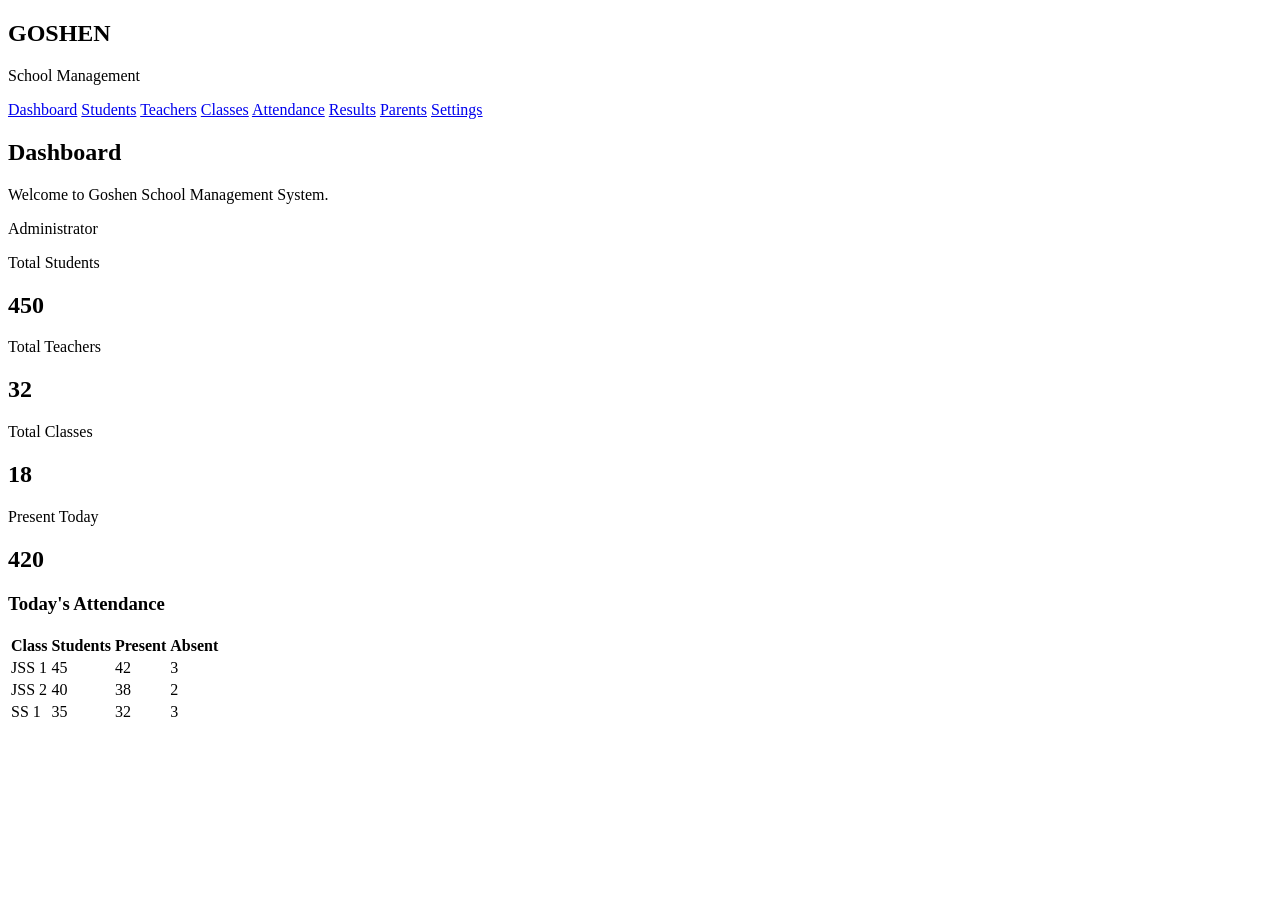
==== index.html @ 195c9632 "Initial commit Create the initial repository for Goshen School Management System (GSMS), a platform " ====
<!DOCTYPE html>
<html lang="en">
<head>
    <meta charset="UTF-8">
    <meta name="viewport" content="width=device-width, initial-scale=1.0">
    <title>Goshen School Management System</title>
    <link rel="stylesheet" href="style.css">
</head>

<body>

<div class="sidebar">
    <h2>GOSHEN</h2>
    <p>School Management</p>

    <nav>
        <a href="#" class="active">Dashboard</a>
        <a href="#">Students</a>
        <a href="#">Teachers</a>
        <a href="#">Classes</a>
        <a href="#">Attendance</a>
        <a href="#">Results</a>
        <a href="#">Parents</a>
        <a href="#">Settings</a>
    </nav>
</div>

<main>
    <header>
        <div>
            <h2>Dashboard</h2>
            <p>Welcome to Goshen School Management System.</p>
        </div>

        <div class="admin">
            Administrator
        </div>
    </header>

    <section class="statistics">

        <div class="card">
            <p>Total Students</p>
            <h2>450</h2>
        </div>

        <div class="card">
            <p>Total Teachers</p>
            <h2>32</h2>
        </div>

        <div class="card">
            <p>Total Classes</p>
            <h2>18</h2>
        </div>

        <div class="card">
            <p>Present Today</p>
            <h2>420</h2>
        </div>

    </section>

    <section class="attendance">
        <h3>Today's Attendance</h3>

        <table>
            <tr>
                <th>Class</th>
                <th>Students</th>
                <th>Present</th>
                <th>Absent</th>
            </tr>

            <tr>
                <td>JSS 1</td>
                <td>45</td>
                <td>42</td>
                <td>3</td>
            </tr>

            <tr>
                <td>JSS 2</td>
                <td>40</td>
                <td>38</td>
                <td>2</td>
            </tr>

            <tr>
                <td>SS 1</td>
                <td>35</td>
                <td>32</td>
                <td>3</td>
            </tr>
        </table>
    </section>

</main>

</body>
</html>
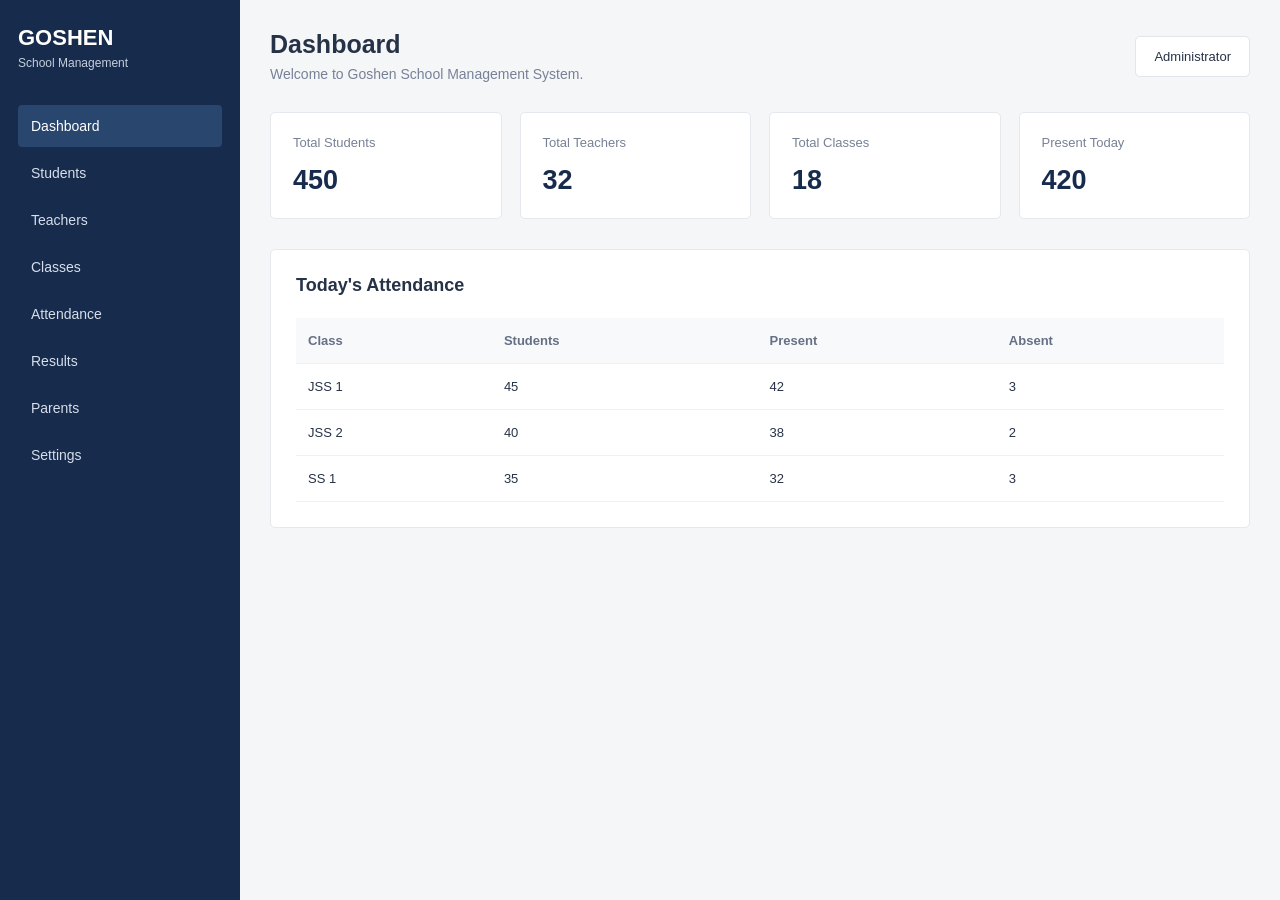
==== commit 043b160f: "Connect dashboard to student management Update the dashboard navigation to link the Students section" ====
--- a/index.html
+++ b/index.html
@@ -15,7 +15,7 @@
 
     <nav>
         <a href="#" class="active">Dashboard</a>
-        <a href="#">Students</a>
+        <a href="students.html">Students</a>
         <a href="#">Teachers</a>
         <a href="#">Classes</a>
         <a href="#">Attendance</a>
--- a/style.css
+++ b/style.css
@@ -0,0 +1,186 @@
+* {
+    margin: 0;
+    padding: 0;
+    box-sizing: border-box;
+}
+
+body {
+    font-family: Arial, sans-serif;
+    background: #f5f6f8;
+    color: #263247;
+    display: flex;
+}
+
+/* Sidebar */
+.sidebar {
+    width: 240px;
+    min-height: 100vh;
+    background: #172b4d;
+    color: white;
+    padding: 25px 18px;
+}
+
+.sidebar h2 {
+    font-size: 22px;
+    margin-bottom: 5px;
+}
+
+.sidebar p {
+    font-size: 12px;
+    color: #c5cedb;
+    margin-bottom: 35px;
+}
+
+.sidebar nav a {
+    display: block;
+    text-decoration: none;
+    color: #d7deea;
+    padding: 13px;
+    margin-bottom: 5px;
+    border-radius: 4px;
+    font-size: 14px;
+}
+
+.sidebar nav a:hover,
+.sidebar nav a.active {
+    background: #29466e;
+    color: white;
+}
+
+/* Main content */
+main {
+    flex: 1;
+    padding: 30px;
+    min-width: 0;
+}
+
+header {
+    display: flex;
+    justify-content: space-between;
+    align-items: center;
+    margin-bottom: 30px;
+}
+
+header h2 {
+    font-size: 25px;
+    margin-bottom: 7px;
+}
+
+header p {
+    color: #778195;
+    font-size: 14px;
+}
+
+.admin {
+    background: white;
+    padding: 12px 18px;
+    border: 1px solid #e2e5eb;
+    border-radius: 5px;
+    font-size: 13px;
+}
+
+/* Statistics */
+.statistics {
+    display: grid;
+    grid-template-columns: repeat(4, 1fr);
+    gap: 18px;
+    margin-bottom: 30px;
+}
+
+.card {
+    background: white;
+    padding: 22px;
+    border: 1px solid #e5e8ed;
+    border-radius: 5px;
+}
+
+.card p {
+    color: #778195;
+    font-size: 13px;
+    margin-bottom: 15px;
+}
+
+.card h2 {
+    font-size: 27px;
+    color: #172b4d;
+}
+
+/* Attendance */
+.attendance {
+    background: white;
+    padding: 25px;
+    border: 1px solid #e5e8ed;
+    border-radius: 5px;
+}
+
+.attendance h3 {
+    margin-bottom: 22px;
+    font-size: 18px;
+}
+
+table {
+    width: 100%;
+    border-collapse: collapse;
+    text-align: left;
+}
+
+th, td {
+    padding: 15px 12px;
+    border-bottom: 1px solid #edf0f4;
+    font-size: 13px;
+}
+
+th {
+    background: #f8f9fb;
+    color: #667085;
+}
+
+/* Mobile layout */
+@media (max-width: 750px) {
+    .sidebar {
+        width: 160px;
+        padding: 20px 10px;
+    }
+
+    main {
+        padding: 15px;
+    }
+
+    .statistics {
+        grid-template-columns: repeat(2, 1fr);
+    }
+
+    header {
+        align-items: flex-start;
+        gap: 10px;
+        flex-direction: column;
+    }
+}
+
+@media (max-width: 420px) {
+    .sidebar {
+        width: 115px;
+    }
+
+    .sidebar h2 {
+        font-size: 16px;
+    }
+
+    .sidebar nav a {
+        font-size: 12px;
+        padding: 10px 5px;
+    }
+
+    .card {
+        padding: 14px;
+    }
+
+    .card h2 {
+        font-size: 21px;
+    }
+
+    th, td {
+        padding: 10px 6px;
+        font-size: 11px;
+    }
+  }
